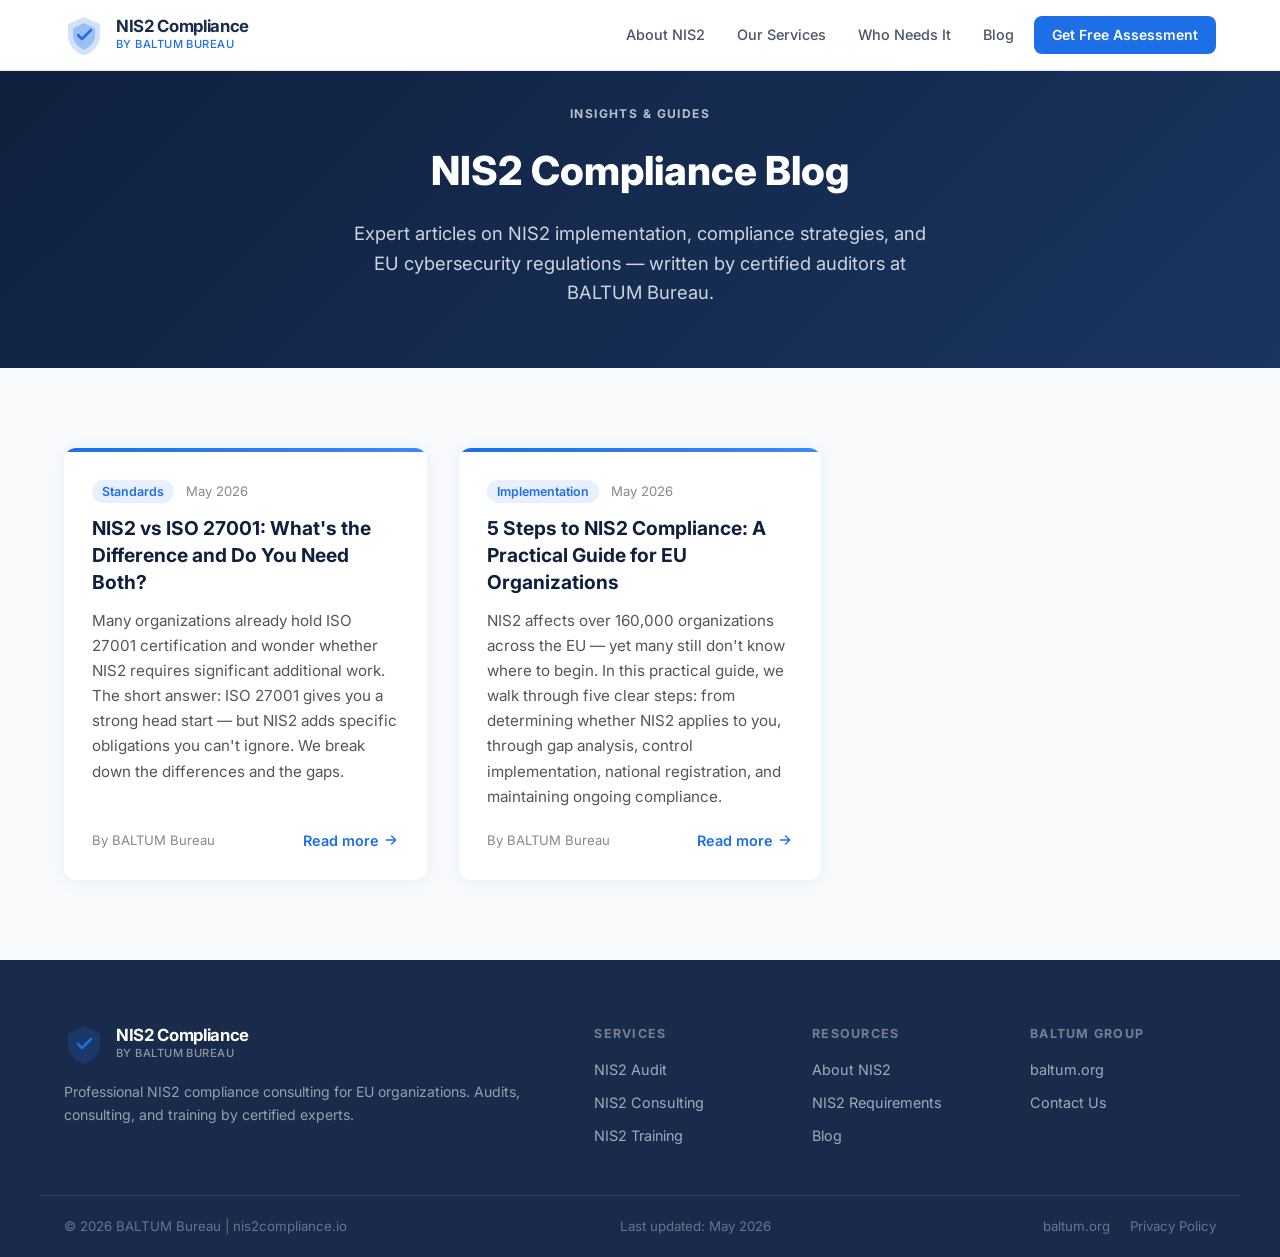
==== blog/index.html @ 0e88c891 "Add blog section: index, two articles, update homepage with blog cards" ====
<!DOCTYPE html>
<html lang="en">
<head>
  <meta charset="UTF-8" />
  <meta name="viewport" content="width=device-width, initial-scale=1.0" />
  <title>NIS2 Blog | BALTUM Bureau</title>
  <meta name="description" content="Insights, guides, and expert articles on NIS2 compliance for EU organizations. Written by BALTUM Bureau certified auditors." />
  <meta name="keywords" content="NIS2 blog, NIS2 compliance articles, NIS2 guide, EU cybersecurity, BALTUM Bureau" />
  <meta name="author" content="BALTUM Bureau" />
  <meta property="og:title" content="NIS2 Blog | BALTUM Bureau" />
  <meta property="og:description" content="Expert articles on NIS2 compliance, implementation, and cybersecurity for EU organizations." />
  <meta property="og:url" content="https://nis2compliance.io/blog/" />
  <meta property="og:type" content="website" />
  <link rel="canonical" href="https://nis2compliance.io/blog/" />
  <link rel="preconnect" href="https://fonts.googleapis.com" />
  <link rel="preconnect" href="https://fonts.gstatic.com" crossorigin />
  <link href="https://fonts.googleapis.com/css2?family=Inter:wght@300;400;500;600;700;800&display=swap" rel="stylesheet" />
  <link rel="stylesheet" href="../style.css" />
  <style>
    .blog-hero {
      background: linear-gradient(135deg, #0f1f3d 0%, #1a3560 100%);
      padding: 100px 0 60px;
      text-align: center;
      color: #fff;
    }
    .blog-hero .section-label { color: rgba(255,255,255,0.7); margin-bottom: 1rem; }
    .blog-hero h1 { font-size: 2.5rem; font-weight: 800; margin-bottom: 1rem; }
    .blog-hero p { font-size: 1.15rem; color: rgba(255,255,255,0.8); max-width: 600px; margin: 0 auto; }
    .blog-grid-section { padding: 80px 0; background: #f8fafc; }
    .blog-cards { display: grid; grid-template-columns: repeat(auto-fill, minmax(340px, 1fr)); gap: 2rem; }
    .blog-card {
      background: #fff;
      border-radius: 12px;
      box-shadow: 0 2px 16px rgba(29,111,232,0.08);
      overflow: hidden;
      transition: transform 0.2s ease, box-shadow 0.2s ease;
      display: flex;
      flex-direction: column;
    }
    .blog-card:hover { transform: translateY(-4px); box-shadow: 0 8px 32px rgba(29,111,232,0.15); }
    .blog-card-accent {
      height: 4px;
      background: linear-gradient(90deg, #1D6FE8 0%, #3b8af7 100%);
    }
    .blog-card-body { padding: 1.75rem; flex: 1; display: flex; flex-direction: column; }
    .blog-card-meta {
      display: flex; align-items: center; gap: 0.75rem;
      font-size: 0.82rem; color: #888; margin-bottom: 0.75rem;
    }
    .blog-card-meta .tag {
      background: #e8f0fe; color: #1D6FE8;
      padding: 2px 10px; border-radius: 20px;
      font-weight: 600; font-size: 0.78rem;
    }
    .blog-card h2 { font-size: 1.2rem; font-weight: 700; color: #0f1f3d; margin-bottom: 0.75rem; line-height: 1.4; }
    .blog-card p { font-size: 0.95rem; color: #555; line-height: 1.65; flex: 1; margin-bottom: 1.25rem; }
    .blog-card-footer { display: flex; align-items: center; justify-content: space-between; margin-top: auto; }
    .blog-card-author { font-size: 0.82rem; color: #888; }
    .read-more {
      color: #1D6FE8; font-weight: 600; font-size: 0.9rem;
      text-decoration: none; display: flex; align-items: center; gap: 4px;
      transition: gap 0.2s ease;
    }
    .read-more:hover { gap: 8px; }
    .read-more svg { transition: transform 0.2s; }
    .read-more:hover svg { transform: translateX(2px); }
  </style>
</head>
<body>

<!-- HEADER / NAV -->
<header class="header" id="top">
  <div class="container nav-container">
    <a href="../index.html" class="logo">
      <svg class="logo-icon" viewBox="0 0 40 40" fill="none" xmlns="http://www.w3.org/2000/svg">
        <path d="M20 3L5 10V20C5 28.8 11.6 37.1 20 39C28.4 37.1 35 28.8 35 20V10L20 3Z" fill="#1D6FE8" opacity="0.2" stroke="#1D6FE8" stroke-width="2"/>
        <path d="M20 8L9 13.5V20C9 26.6 13.9 32.7 20 34.5C26.1 32.7 31 26.6 31 20V13.5L20 8Z" fill="#1D6FE8" opacity="0.3"/>
        <path d="M14 20L18 24L27 15" stroke="#1D6FE8" stroke-width="2.5" stroke-linecap="round" stroke-linejoin="round"/>
      </svg>
      <div class="logo-text">
        <span class="logo-name">NIS2 Compliance</span>
        <span class="logo-tagline">by BALTUM Bureau</span>
      </div>
    </a>
    <button class="mobile-toggle" id="mobileToggle" aria-label="Toggle menu">
      <span></span><span></span><span></span>
    </button>
    <nav class="nav" id="navMenu">
      <a href="../index.html#about" class="nav-link">About NIS2</a>
      <a href="../index.html#services" class="nav-link">Our Services</a>
      <a href="../index.html#who-needs" class="nav-link">Who Needs It</a>
      <a href="/blog/" class="nav-link">Blog</a>
      <a href="../index.html#contact" class="btn btn-primary btn-sm">Get Free Assessment</a>
    </nav>
  </div>
</header>

<!-- BLOG HERO -->
<section class="blog-hero">
  <div class="container">
    <div class="section-label">Insights & Guides</div>
    <h1>NIS2 Compliance Blog</h1>
    <p>Expert articles on NIS2 implementation, compliance strategies, and EU cybersecurity regulations — written by certified auditors at BALTUM Bureau.</p>
  </div>
</section>

<!-- BLOG ARTICLES -->
<section class="blog-grid-section">
  <div class="container">
    <div class="blog-cards">

      <!-- Article 1 -->
      <div class="blog-card">
        <div class="blog-card-accent"></div>
        <div class="blog-card-body">
          <div class="blog-card-meta">
            <span class="tag">Standards</span>
            <span>May 2026</span>
          </div>
          <h2>NIS2 vs ISO 27001: What's the Difference and Do You Need Both?</h2>
          <p>Many organizations already hold ISO 27001 certification and wonder whether NIS2 requires significant additional work. The short answer: ISO 27001 gives you a strong head start — but NIS2 adds specific obligations you can't ignore. We break down the differences and the gaps.</p>
          <div class="blog-card-footer">
            <span class="blog-card-author">By BALTUM Bureau</span>
            <a href="nis2-vs-iso27001.html" class="read-more">
              Read more
              <svg width="16" height="16" viewBox="0 0 24 24" fill="none"><path d="M5 12H19M13 6L19 12L13 18" stroke="#1D6FE8" stroke-width="2" stroke-linecap="round" stroke-linejoin="round"/></svg>
            </a>
          </div>
        </div>
      </div>

      <!-- Article 2 -->
      <div class="blog-card">
        <div class="blog-card-accent"></div>
        <div class="blog-card-body">
          <div class="blog-card-meta">
            <span class="tag">Implementation</span>
            <span>May 2026</span>
          </div>
          <h2>5 Steps to NIS2 Compliance: A Practical Guide for EU Organizations</h2>
          <p>NIS2 affects over 160,000 organizations across the EU — yet many still don't know where to begin. In this practical guide, we walk through five clear steps: from determining whether NIS2 applies to you, through gap analysis, control implementation, national registration, and maintaining ongoing compliance.</p>
          <div class="blog-card-footer">
            <span class="blog-card-author">By BALTUM Bureau</span>
            <a href="nis2-implementation-steps.html" class="read-more">
              Read more
              <svg width="16" height="16" viewBox="0 0 24 24" fill="none"><path d="M5 12H19M13 6L19 12L13 18" stroke="#1D6FE8" stroke-width="2" stroke-linecap="round" stroke-linejoin="round"/></svg>
            </a>
          </div>
        </div>
      </div>

    </div>
  </div>
</section>

<!-- FOOTER -->
<footer class="footer">
  <div class="container footer-inner">
    <div class="footer-brand">
      <a href="../index.html" class="logo">
        <svg class="logo-icon" viewBox="0 0 40 40" fill="none"><path d="M20 3L5 10V20C5 28.8 11.6 37.1 20 39C28.4 37.1 35 28.8 35 20V10L20 3Z" fill="#1D6FE8" opacity="0.2" stroke="#1D6FE8" stroke-width="2"/><path d="M14 20L18 24L27 15" stroke="#1D6FE8" stroke-width="2.5" stroke-linecap="round" stroke-linejoin="round"/></svg>
        <div class="logo-text">
          <span class="logo-name">NIS2 Compliance</span>
          <span class="logo-tagline">by BALTUM Bureau</span>
        </div>
      </a>
      <p class="footer-desc">Professional NIS2 compliance consulting for EU organizations. Audits, consulting, and training by certified experts.</p>
    </div>
    <div class="footer-links">
      <div class="footer-col">
        <div class="footer-col-title">Services</div>
        <a href="../index.html#services">NIS2 Audit</a>
        <a href="../index.html#services">NIS2 Consulting</a>
        <a href="../index.html#services">NIS2 Training</a>
      </div>
      <div class="footer-col">
        <div class="footer-col-title">Resources</div>
        <a href="../index.html#about">About NIS2</a>
        <a href="../index.html#requirements">NIS2 Requirements</a>
        <a href="/blog/">Blog</a>
      </div>
      <div class="footer-col">
        <div class="footer-col-title">BALTUM Group</div>
        <a href="https://baltum.org" target="_blank" rel="noopener">baltum.org</a>
        <a href="../index.html#contact">Contact Us</a>
      </div>
    </div>
  </div>
  <div class="footer-bottom">
    <div class="container footer-bottom-inner">
      <span>© 2026 BALTUM Bureau | nis2compliance.io</span>
      <span class="footer-updated">Last updated: May 2026</span>
      <div class="footer-bottom-links">
        <a href="https://baltum.org" target="_blank" rel="noopener">baltum.org</a>
        <a href="../index.html#privacy">Privacy Policy</a>
      </div>
    </div>
  </div>
</footer>

<script>
  const toggle = document.getElementById('mobileToggle');
  const navMenu = document.getElementById('navMenu');
  toggle.addEventListener('click', () => {
    navMenu.classList.toggle('active');
    toggle.classList.toggle('active');
  });
  document.querySelectorAll('.nav-link, .nav .btn').forEach(link => {
    link.addEventListener('click', () => {
      navMenu.classList.remove('active');
      toggle.classList.remove('active');
    });
  });
  window.addEventListener('scroll', () => {
    const header = document.querySelector('.header');
    if (window.scrollY > 20) {
      header.classList.add('scrolled');
    } else {
      header.classList.remove('scrolled');
    }
  });
</script>

</body>
</html>
---- style.css ----
/* ===========================
   NIS2 Compliance - style.css
   BALTUM Bureau
   Light Professional Theme
   =========================== */

*, *::before, *::after {
  box-sizing: border-box;
  margin: 0;
  padding: 0;
}

:root {
  --white: #FFFFFF;
  --light-grey: #F5F7FA;
  --navy: #1a2a4a;
  --text: #1a2a4a;
  --text-muted: #4a5568;
  --text-dim: #718096;
  --blue: #1D6FE8;
  --blue-light: #3B82F6;
  --blue-dark: #1558C0;
  --blue-glow: rgba(29, 111, 232, 0.12);
  --blue-bg: #EBF5FF;
  --border: #e2e8f0;
  --border-focus: #1D6FE8;
  --orange: #fd7e14;
  --green: #28a745;
  --shadow-card: 0 2px 12px rgba(0,0,0,0.08);
  --shadow-hover: 0 8px 28px rgba(0,0,0,0.12);
  --font: 'Inter', -apple-system, BlinkMacSystemFont, sans-serif;
}

html {
  scroll-behavior: smooth;
  font-size: 16px;
}

body {
  font-family: var(--font);
  background-color: var(--white);
  color: var(--text);
  line-height: 1.6;
  -webkit-font-smoothing: antialiased;
}

/* ===== LAYOUT ===== */
.container {
  max-width: 1200px;
  margin: 0 auto;
  padding: 0 24px;
}

/* ===== TYPOGRAPHY ===== */
.text-blue { color: var(--blue); }

/* ===== BUTTONS ===== */
.btn {
  display: inline-flex;
  align-items: center;
  justify-content: center;
  gap: 8px;
  font-family: var(--font);
  font-weight: 600;
  border-radius: 8px;
  cursor: pointer;
  text-decoration: none;
  border: none;
  transition: all 0.2s ease;
  white-space: nowrap;
}

.btn-primary {
  background: var(--blue);
  color: #fff;
  padding: 12px 24px;
}
.btn-primary:hover {
  background: var(--blue-light);
  transform: translateY(-1px);
  box-shadow: 0 8px 24px rgba(29, 111, 232, 0.3);
}

/* Outline button — light contexts */
.btn-outline {
  background: transparent;
  color: var(--blue);
  border: 2px solid var(--blue);
  padding: 11px 24px;
}
.btn-outline:hover {
  background: var(--blue);
  color: #fff;
}

/* Outline button in dark contexts (hero) */
.hero .btn-outline {
  color: #fff;
  border-color: rgba(255,255,255,0.5);
  background: transparent;
}
.hero .btn-outline:hover {
  border-color: #fff;
  background: rgba(255,255,255,0.1);
  color: #fff;
}

.btn-sm { padding: 8px 18px; font-size: 0.875rem; }
.btn-lg { padding: 14px 32px; font-size: 1rem; }
.btn-full { width: 100%; }

/* ===== HEADER ===== */
.header {
  position: fixed;
  top: 0;
  left: 0;
  right: 0;
  z-index: 1000;
  background: #fff;
  border-bottom: 1px solid var(--border);
  transition: box-shadow 0.3s ease;
}
.header.scrolled {
  box-shadow: 0 4px 20px rgba(0,0,0,0.08);
}

.nav-container {
  display: flex;
  align-items: center;
  justify-content: space-between;
  height: 70px;
}

.logo {
  display: flex;
  align-items: center;
  gap: 12px;
  text-decoration: none;
}

.logo-icon {
  width: 40px;
  height: 40px;
  flex-shrink: 0;
}

.logo-text {
  display: flex;
  flex-direction: column;
}

.logo-name {
  font-size: 1.05rem;
  font-weight: 700;
  color: var(--navy);
  line-height: 1.2;
  letter-spacing: -0.02em;
}

.logo-tagline {
  font-size: 0.7rem;
  color: var(--blue);
  font-weight: 500;
  letter-spacing: 0.04em;
  text-transform: uppercase;
}

.nav {
  display: flex;
  align-items: center;
  gap: 8px;
}

.nav-link {
  color: var(--text-muted);
  text-decoration: none;
  font-size: 0.9rem;
  font-weight: 500;
  padding: 8px 12px;
  border-radius: 6px;
  transition: color 0.2s, background 0.2s;
}
.nav-link:hover {
  color: var(--blue);
  background: var(--blue-bg);
}

.mobile-toggle {
  display: none;
  flex-direction: column;
  gap: 5px;
  background: none;
  border: none;
  cursor: pointer;
  padding: 8px;
}
.mobile-toggle span {
  display: block;
  width: 24px;
  height: 2px;
  background: var(--navy);
  border-radius: 2px;
  transition: all 0.3s ease;
}
.mobile-toggle.active span:nth-child(1) { transform: translateY(7px) rotate(45deg); }
.mobile-toggle.active span:nth-child(2) { opacity: 0; }
.mobile-toggle.active span:nth-child(3) { transform: translateY(-7px) rotate(-45deg); }

/* ===== HERO ===== */
.hero {
  position: relative;
  padding: 140px 0 0;
  overflow: hidden;
  background: linear-gradient(135deg, #1a2a4a 0%, #1D6FE8 100%);
}

.hero-bg {
  position: absolute;
  inset: 0;
  background:
    radial-gradient(ellipse 60% 50% at 80% 20%, rgba(255,255,255,0.05) 0%, transparent 60%),
    radial-gradient(ellipse 40% 40% at 20% 80%, rgba(255,255,255,0.03) 0%, transparent 60%);
  pointer-events: none;
}

.hero-content {
  max-width: 720px;
  margin: 0 auto;
  text-align: center;
  padding-bottom: 64px;
}

.hero-badge {
  display: inline-flex;
  align-items: center;
  gap: 8px;
  background: rgba(255,255,255,0.12);
  border: 1px solid rgba(255,255,255,0.25);
  border-radius: 100px;
  padding: 6px 16px;
  font-size: 0.8rem;
  font-weight: 600;
  color: rgba(255,255,255,0.9);
  letter-spacing: 0.04em;
  text-transform: uppercase;
  margin-bottom: 28px;
}

.hero-title {
  font-size: clamp(2.2rem, 5vw, 3.6rem);
  font-weight: 800;
  line-height: 1.15;
  letter-spacing: -0.03em;
  color: #fff;
  margin-bottom: 20px;
}

.hero-title .text-blue {
  color: rgba(255,255,255,0.85);
  text-decoration: underline;
  text-decoration-color: rgba(255,255,255,0.4);
  text-underline-offset: 6px;
}

.hero-subtitle {
  font-size: 1.15rem;
  color: rgba(255,255,255,0.75);
  max-width: 580px;
  margin: 0 auto 36px;
  line-height: 1.7;
}

.hero-actions {
  display: flex;
  gap: 12px;
  justify-content: center;
  flex-wrap: wrap;
  margin-bottom: 0;
}

/* Stats bar — white band below hero */
.stats-bar {
  display: flex;
  align-items: center;
  justify-content: center;
  gap: 0;
  background: #fff;
  border-top: none;
  border-radius: 0;
  padding: 32px 40px;
  flex-wrap: wrap;
  box-shadow: 0 4px 20px rgba(0,0,0,0.08);
}

.stat-item {
  text-align: center;
  flex: 1;
  min-width: 120px;
  padding: 8px 16px;
}

.stat-value {
  font-size: 2rem;
  font-weight: 800;
  color: var(--blue);
  letter-spacing: -0.03em;
  line-height: 1;
}

.stat-label {
  font-size: 0.8rem;
  color: var(--text-muted);
  font-weight: 500;
  margin-top: 4px;
  text-transform: uppercase;
  letter-spacing: 0.05em;
}

.stat-divider {
  width: 1px;
  height: 40px;
  background: var(--border);
  flex-shrink: 0;
}

/* ===== SECTIONS ===== */
.section {
  padding: 96px 0;
}

/* Alternating backgrounds */
.section:nth-of-type(odd) {
  background: var(--white);
}
.section:nth-of-type(even) {
  background: var(--light-grey);
}

/* Explicit overrides where needed */
.section-white { background: var(--white) !important; }
.section-grey  { background: var(--light-grey) !important; }

/* Services section */
#services { background: var(--light-grey); }
/* Requirements */
#requirements { background: var(--light-grey); }
/* Who needs it */
#who-needs { background: var(--white); }
/* Why BALTUM */
#why-baltum { background: var(--light-grey); }
/* Standards overlap */
#standards-overlap { background: var(--white); }
/* Contact */
#contact { background: var(--white); }

.section-label {
  display: inline-block;
  font-size: 0.75rem;
  font-weight: 700;
  letter-spacing: 0.12em;
  text-transform: uppercase;
  color: var(--blue);
  margin-bottom: 12px;
}

.section-title {
  font-size: clamp(1.8rem, 3.5vw, 2.6rem);
  font-weight: 700;
  letter-spacing: -0.02em;
  color: var(--navy);
  margin-bottom: 12px;
  line-height: 1.2;
  display: inline-block;
  padding-bottom: 14px;
  border-bottom: 3px solid var(--blue);
}

.section-subtitle {
  font-size: 1.05rem;
  color: var(--text-muted);
  max-width: 640px;
  line-height: 1.7;
  margin-bottom: 48px;
  margin-top: 16px;
}

/* ===== ABOUT / 2 COL CARDS ===== */
.cards-2col {
  display: grid;
  grid-template-columns: repeat(2, 1fr);
  gap: 24px;
}

.card {
  background: var(--white);
  border: 1px solid var(--border);
  border-radius: 14px;
  padding: 36px;
  box-shadow: var(--shadow-card);
  transition: transform 0.3s ease, box-shadow 0.3s ease, opacity 0.4s ease;
  opacity: 0;
  transform: translateY(20px);
}
.card.visible {
  opacity: 1;
  transform: translateY(0);
}
.card:hover {
  transform: translateY(-4px);
  box-shadow: var(--shadow-hover);
}

.card-icon-wrap {
  width: 56px;
  height: 56px;
  border-radius: 14px;
  display: flex;
  align-items: center;
  justify-content: center;
  margin-bottom: 20px;
}
.card-icon-wrap.blue { background: var(--blue-bg); }
.card-icon-wrap.orange { background: rgba(245, 158, 11, 0.1); }

.card-title {
  font-size: 1.2rem;
  font-weight: 700;
  color: var(--navy);
  margin-bottom: 12px;
}

.card-desc {
  color: var(--text-muted);
  font-size: 0.95rem;
  line-height: 1.6;
  margin-bottom: 20px;
}

.fine-badge {
  display: inline-block;
  padding: 8px 16px;
  border-radius: 8px;
  font-size: 0.85rem;
  font-weight: 500;
}
.fine-high {
  background: var(--blue-bg);
  border: 1px solid rgba(29, 111, 232, 0.2);
  color: var(--blue);
}
.fine-medium {
  background: rgba(253, 126, 20, 0.1);
  border: 1px solid rgba(253, 126, 20, 0.25);
  color: var(--orange);
}

/* ===== SERVICES ===== */
.cards-3col {
  display: grid;
  grid-template-columns: repeat(3, 1fr);
  gap: 24px;
}

.service-card {
  position: relative;
  background: var(--white);
  border: 1px solid var(--border);
  border-top: 3px solid var(--blue);
  border-radius: 14px;
  padding: 36px;
  display: flex;
  flex-direction: column;
  gap: 0;
  box-shadow: var(--shadow-card);
  transition: transform 0.3s ease, box-shadow 0.3s ease, opacity 0.4s ease;
  opacity: 0;
  transform: translateY(20px);
}
.service-card.visible {
  opacity: 1;
  transform: translateY(0);
}
.service-card:hover {
  transform: translateY(-4px);
  box-shadow: var(--shadow-hover);
}

.service-card-featured {
  border-top: 3px solid var(--blue);
  border-color: var(--blue);
  box-shadow: 0 4px 24px rgba(29, 111, 232, 0.15);
}

.featured-badge {
  position: absolute;
  top: -12px;
  left: 50%;
  transform: translateX(-50%);
  background: var(--blue);
  color: #fff;
  font-size: 0.75rem;
  font-weight: 700;
  padding: 4px 16px;
  border-radius: 100px;
  letter-spacing: 0.06em;
  text-transform: uppercase;
  white-space: nowrap;
}

.service-icon {
  width: 60px;
  height: 60px;
  background: var(--blue-bg);
  border-radius: 14px;
  display: flex;
  align-items: center;
  justify-content: center;
  margin-bottom: 8px;
}

.service-number {
  font-size: 0.75rem;
  font-weight: 700;
  color: var(--blue);
  letter-spacing: 0.1em;
  margin-bottom: 8px;
}

.service-title {
  font-size: 1.3rem;
  font-weight: 700;
  color: var(--navy);
  margin-bottom: 20px;
}

.service-list {
  list-style: none;
  flex: 1;
  margin-bottom: 24px;
}
.service-list li {
  font-size: 0.9rem;
  color: var(--text-muted);
  padding: 6px 0;
  padding-left: 20px;
  position: relative;
  line-height: 1.5;
}
.service-list li::before {
  content: '';
  position: absolute;
  left: 0;
  top: 13px;
  width: 8px;
  height: 2px;
  background: var(--blue);
  border-radius: 1px;
}

/* Service CTA — outline style */
.service-card .btn-primary {
  background: transparent;
  color: var(--blue);
  border: 2px solid var(--blue);
}
.service-card .btn-primary:hover {
  background: var(--blue);
  color: #fff;
  box-shadow: 0 6px 18px rgba(29, 111, 232, 0.25);
}

/* ===== REQUIREMENTS ===== */
.requirements-grid {
  display: grid;
  grid-template-columns: repeat(2, 1fr);
  gap: 16px;
}

.req-item {
  display: flex;
  align-items: flex-start;
  gap: 16px;
  background: var(--white);
  border: 1px solid var(--border);
  border-radius: 12px;
  padding: 20px;
  box-shadow: var(--shadow-card);
  transition: border-color 0.2s, transform 0.3s ease, opacity 0.4s ease;
  opacity: 0;
  transform: translateY(16px);
}
.req-item.visible {
  opacity: 1;
  transform: translateY(0);
}
.req-item:hover {
  border-color: var(--blue);
  transform: translateY(-2px);
}

.req-icon {
  width: 40px;
  height: 40px;
  background: var(--blue-bg);
  border-radius: 10px;
  display: flex;
  align-items: center;
  justify-content: center;
  flex-shrink: 0;
}

.req-title {
  font-size: 0.95rem;
  font-weight: 600;
  color: var(--navy);
  margin-bottom: 4px;
}

.req-desc {
  font-size: 0.82rem;
  color: var(--text-muted);
  line-height: 1.5;
}

/* ===== SECTORS ===== */
.sectors-grid {
  display: grid;
  grid-template-columns: repeat(auto-fill, minmax(130px, 1fr));
  gap: 12px;
  margin-bottom: 36px;
}

.sector-item {
  background: var(--blue-bg);
  border: 1px solid rgba(29, 111, 232, 0.15);
  border-radius: 10px;
  padding: 16px 10px;
  text-align: center;
  transition: border-color 0.2s, transform 0.2s, opacity 0.4s ease;
  opacity: 0;
  transform: translateY(16px);
  cursor: default;
}
.sector-item.visible {
  opacity: 1;
  transform: translateY(0);
}
.sector-item:hover {
  border-color: var(--blue);
  transform: translateY(-3px);
  box-shadow: 0 4px 12px rgba(29, 111, 232, 0.12);
}

.sector-icon {
  font-size: 1.8rem;
  margin-bottom: 8px;
}

.sector-name {
  font-size: 0.78rem;
  font-weight: 600;
  color: var(--blue);
  line-height: 1.3;
}

.threshold-box {
  display: flex;
  align-items: center;
  gap: 20px;
  background: var(--blue-bg);
  border: 1px solid rgba(29, 111, 232, 0.2);
  border-radius: 14px;
  padding: 24px 32px;
}

.threshold-text {
  font-size: 0.95rem;
  color: var(--text-muted);
  line-height: 1.6;
}
.threshold-text strong { color: var(--navy); }

/* ===== WHY BALTUM ===== */
.why-grid {
  display: grid;
  grid-template-columns: repeat(2, 1fr);
  gap: 24px;
  margin-bottom: 40px;
}

.why-item {
  background: var(--white);
  border: 1px solid var(--border);
  border-radius: 14px;
  padding: 32px;
  display: flex;
  flex-direction: column;
  gap: 12px;
  box-shadow: var(--shadow-card);
  opacity: 0;
  transform: translateY(20px);
  transition: opacity 0.4s ease, transform 0.4s ease, box-shadow 0.3s ease;
}
.why-item.visible {
  opacity: 1;
  transform: translateY(0);
}
.why-item:hover {
  box-shadow: var(--shadow-hover);
  transform: translateY(-3px);
}

.why-icon {
  width: 60px;
  height: 60px;
  background: var(--blue-bg);
  border-radius: 14px;
  display: flex;
  align-items: center;
  justify-content: center;
  margin-bottom: 4px;
}

.why-item h3 {
  font-size: 1.05rem;
  font-weight: 700;
  color: var(--navy);
}

.why-item p {
  font-size: 0.9rem;
  color: var(--text-muted);
  line-height: 1.65;
}

.baltum-link-box {
  display: flex;
  align-items: center;
  justify-content: space-between;
  background: var(--blue-bg);
  border: 1px solid rgba(29, 111, 232, 0.2);
  border-radius: 14px;
  padding: 24px 32px;
  gap: 24px;
  flex-wrap: wrap;
}
.baltum-link-box span {
  color: var(--text-muted);
  font-size: 0.95rem;
}

/* ===== STANDARDS OVERLAP ===== */
.overlap-grid {
  display: grid;
  grid-template-columns: repeat(auto-fit, minmax(280px, 1fr));
  gap: 1.5rem;
  margin-top: 2rem;
}
.overlap-card {
  background: var(--white);
  border: 1px solid var(--border);
  border-radius: 12px;
  padding: 1.5rem;
  box-shadow: var(--shadow-card);
}
.overlap-header {
  display: flex;
  align-items: baseline;
  justify-content: space-between;
  margin-bottom: 0.75rem;
  flex-wrap: wrap;
  gap: 0.4rem;
}
.overlap-standard {
  font-size: 1.15rem;
  font-weight: 700;
  color: var(--navy);
}
.overlap-pct {
  font-size: 0.85rem;
  font-weight: 600;
  color: var(--blue);
}
.overlap-pct small {
  font-weight: 400;
  color: var(--text-dim);
}
.overlap-bar-wrap {
  background: var(--border);
  border-radius: 99px;
  height: 8px;
  margin-bottom: 1rem;
  overflow: hidden;
}
.overlap-bar {
  background: linear-gradient(90deg, #1D6FE8, #3b9eff);
  height: 100%;
  border-radius: 99px;
  transition: width 0.4s ease;
}
.overlap-badges {
  display: flex;
  flex-direction: column;
  gap: 0.75rem;
}
.badge-group {
  display: flex;
  flex-wrap: wrap;
  gap: 0.35rem;
  align-items: flex-start;
}
.badge {
  display: inline-block;
  padding: 0.2rem 0.55rem;
  border-radius: 99px;
  font-size: 0.72rem;
  font-weight: 700;
  text-transform: uppercase;
  letter-spacing: 0.03em;
  white-space: nowrap;
}
.badge-covered {
  background: #28a745;
  color: #fff;
}
.badge-gap {
  background: #fd7e14;
  color: #fff;
}
.badge-item {
  display: inline-block;
  padding: 0.2rem 0.55rem;
  border-radius: 99px;
  font-size: 0.72rem;
  background: #f1f5f9;
  color: var(--navy);
  border: 1px solid var(--border);
}
.overlap-cta {
  text-align: center;
  margin-top: 2.5rem;
  padding: 2rem;
  background: var(--light-grey);
  border: 1px solid var(--border);
  border-radius: 16px;
}
.overlap-cta p {
  font-size: 1.1rem;
  font-weight: 600;
  color: var(--navy);
  margin-bottom: 1rem;
}
@media (max-width: 640px) {
  .overlap-grid { grid-template-columns: 1fr; }
}

/* ===== CONTACT ===== */
.section-contact {
  background: var(--white);
}

.contact-grid {
  display: grid;
  grid-template-columns: 1fr 1.2fr;
  gap: 64px;
  align-items: center;
}

.contact-info .section-title {
  margin-bottom: 20px;
}

.contact-info > p {
  color: var(--text-muted);
  font-size: 0.95rem;
  line-height: 1.7;
  margin-bottom: 32px;
}

.contact-details {
  display: flex;
  flex-direction: column;
  gap: 12px;
}

.contact-detail-item {
  display: flex;
  align-items: center;
  gap: 12px;
}
.contact-detail-item a {
  color: var(--text-muted);
  text-decoration: none;
  font-size: 0.95rem;
  transition: color 0.2s;
}
.contact-detail-item a:hover { color: var(--blue); }

/* Contact form */
.contact-form-wrap {
  background: var(--white);
  border: 1px solid var(--border);
  border-radius: 16px;
  padding: 40px;
  box-shadow: var(--shadow-card);
}

.contact-form {
  display: flex;
  flex-direction: column;
  gap: 20px;
}

.form-group {
  display: flex;
  flex-direction: column;
  gap: 6px;
}

.form-group label {
  font-size: 0.85rem;
  font-weight: 600;
  color: var(--navy);
  letter-spacing: 0.02em;
}

.form-group input,
.form-group textarea {
  background: var(--white);
  border: 1px solid var(--border);
  border-radius: 8px;
  padding: 12px 16px;
  color: var(--text);
  font-family: var(--font);
  font-size: 0.95rem;
  transition: border-color 0.2s, box-shadow 0.2s;
  outline: none;
  resize: vertical;
}

.form-group input:focus,
.form-group textarea:focus {
  border-color: var(--blue);
  box-shadow: 0 0 0 3px rgba(29, 111, 232, 0.1);
}

.form-group input::placeholder,
.form-group textarea::placeholder {
  color: #a0aec0;
}

.form-note {
  font-size: 0.78rem;
  color: var(--text-dim);
  text-align: center;
}

/* ===== FOOTER ===== */
.footer {
  background: var(--navy);
  border-top: none;
  padding-top: 64px;
}

.footer-inner {
  display: grid;
  grid-template-columns: 1.5fr 2fr;
  gap: 64px;
  padding-bottom: 48px;
  border-bottom: 1px solid rgba(255,255,255,0.08);
}

.footer-brand .logo {
  margin-bottom: 16px;
}

/* Footer logo text in white */
.footer .logo-name { color: #fff; }
.footer .logo-tagline { color: rgba(255,255,255,0.5); }

.footer-desc {
  font-size: 0.88rem;
  color: rgba(255,255,255,0.55);
  line-height: 1.65;
  margin-top: 12px;
}

.footer-links {
  display: grid;
  grid-template-columns: repeat(3, 1fr);
  gap: 32px;
}

.footer-col {
  display: flex;
  flex-direction: column;
  gap: 10px;
}

.footer-col-title {
  font-size: 0.78rem;
  font-weight: 700;
  letter-spacing: 0.1em;
  text-transform: uppercase;
  color: rgba(255,255,255,0.4);
  margin-bottom: 4px;
}

.footer-col a {
  color: rgba(255,255,255,0.6);
  text-decoration: none;
  font-size: 0.9rem;
  transition: color 0.2s;
}
.footer-col a:hover { color: #fff; }

.footer-bottom {
  padding: 20px 0;
}

.footer-bottom-inner {
  display: flex;
  align-items: center;
  justify-content: space-between;
  gap: 16px;
  flex-wrap: wrap;
}

.footer-bottom span {
  font-size: 0.83rem;
  color: rgba(255,255,255,0.35);
}

.footer-updated {
  font-size: 0.83rem;
  color: rgba(255,255,255,0.35);
}

.footer-bottom-links {
  display: flex;
  gap: 20px;
}
.footer-bottom-links a {
  font-size: 0.83rem;
  color: rgba(255,255,255,0.35);
  text-decoration: none;
  transition: color 0.2s;
}
.footer-bottom-links a:hover { color: rgba(255,255,255,0.8); }

/* ===== RESPONSIVE ===== */
@media (max-width: 1024px) {
  .cards-3col {
    grid-template-columns: repeat(2, 1fr);
  }
  .service-card:last-child {
    grid-column: span 2;
    max-width: 500px;
    margin: 0 auto;
    width: 100%;
  }
  .contact-grid {
    grid-template-columns: 1fr;
    gap: 48px;
  }
}

@media (max-width: 768px) {
  .mobile-toggle { display: flex; }

  .nav {
    display: none;
    position: absolute;
    top: 70px;
    left: 0;
    right: 0;
    background: #fff;
    border-bottom: 1px solid var(--border);
    flex-direction: column;
    padding: 16px 24px;
    gap: 4px;
    align-items: stretch;
  }
  .nav.active { display: flex; }
  .nav .btn { margin-top: 8px; text-align: center; }

  .hero { padding: 100px 0 0; }
  .stats-bar { gap: 12px; padding: 20px; }
  .stat-divider { display: none; }
  .stat-item { min-width: 80px; }
  .stat-value { font-size: 1.5rem; }

  .section { padding: 64px 0; }

  .cards-2col,
  .cards-3col,
  .requirements-grid,
  .why-grid {
    grid-template-columns: 1fr;
  }

  .service-card:last-child {
    grid-column: span 1;
    max-width: 100%;
  }

  .sectors-grid {
    grid-template-columns: repeat(3, 1fr);
  }

  .footer-inner {
    grid-template-columns: 1fr;
    gap: 40px;
  }

  .footer-links {
    grid-template-columns: repeat(2, 1fr);
  }

  .baltum-link-box {
    flex-direction: column;
    text-align: center;
  }

  .threshold-box {
    flex-direction: column;
    text-align: center;
    padding: 20px;
  }

  .contact-form-wrap {
    padding: 28px 20px;
  }
}

@media (max-width: 480px) {
  .sectors-grid {
    grid-template-columns: repeat(2, 1fr);
  }
  .footer-links {
    grid-template-columns: 1fr;
  }
  .footer-bottom-inner {
    flex-direction: column;
    text-align: center;
  }
  .hero-title { font-size: 2rem; }
  .hero-actions { flex-direction: column; align-items: center; }
  .hero-actions .btn { width: 100%; max-width: 280px; }
}
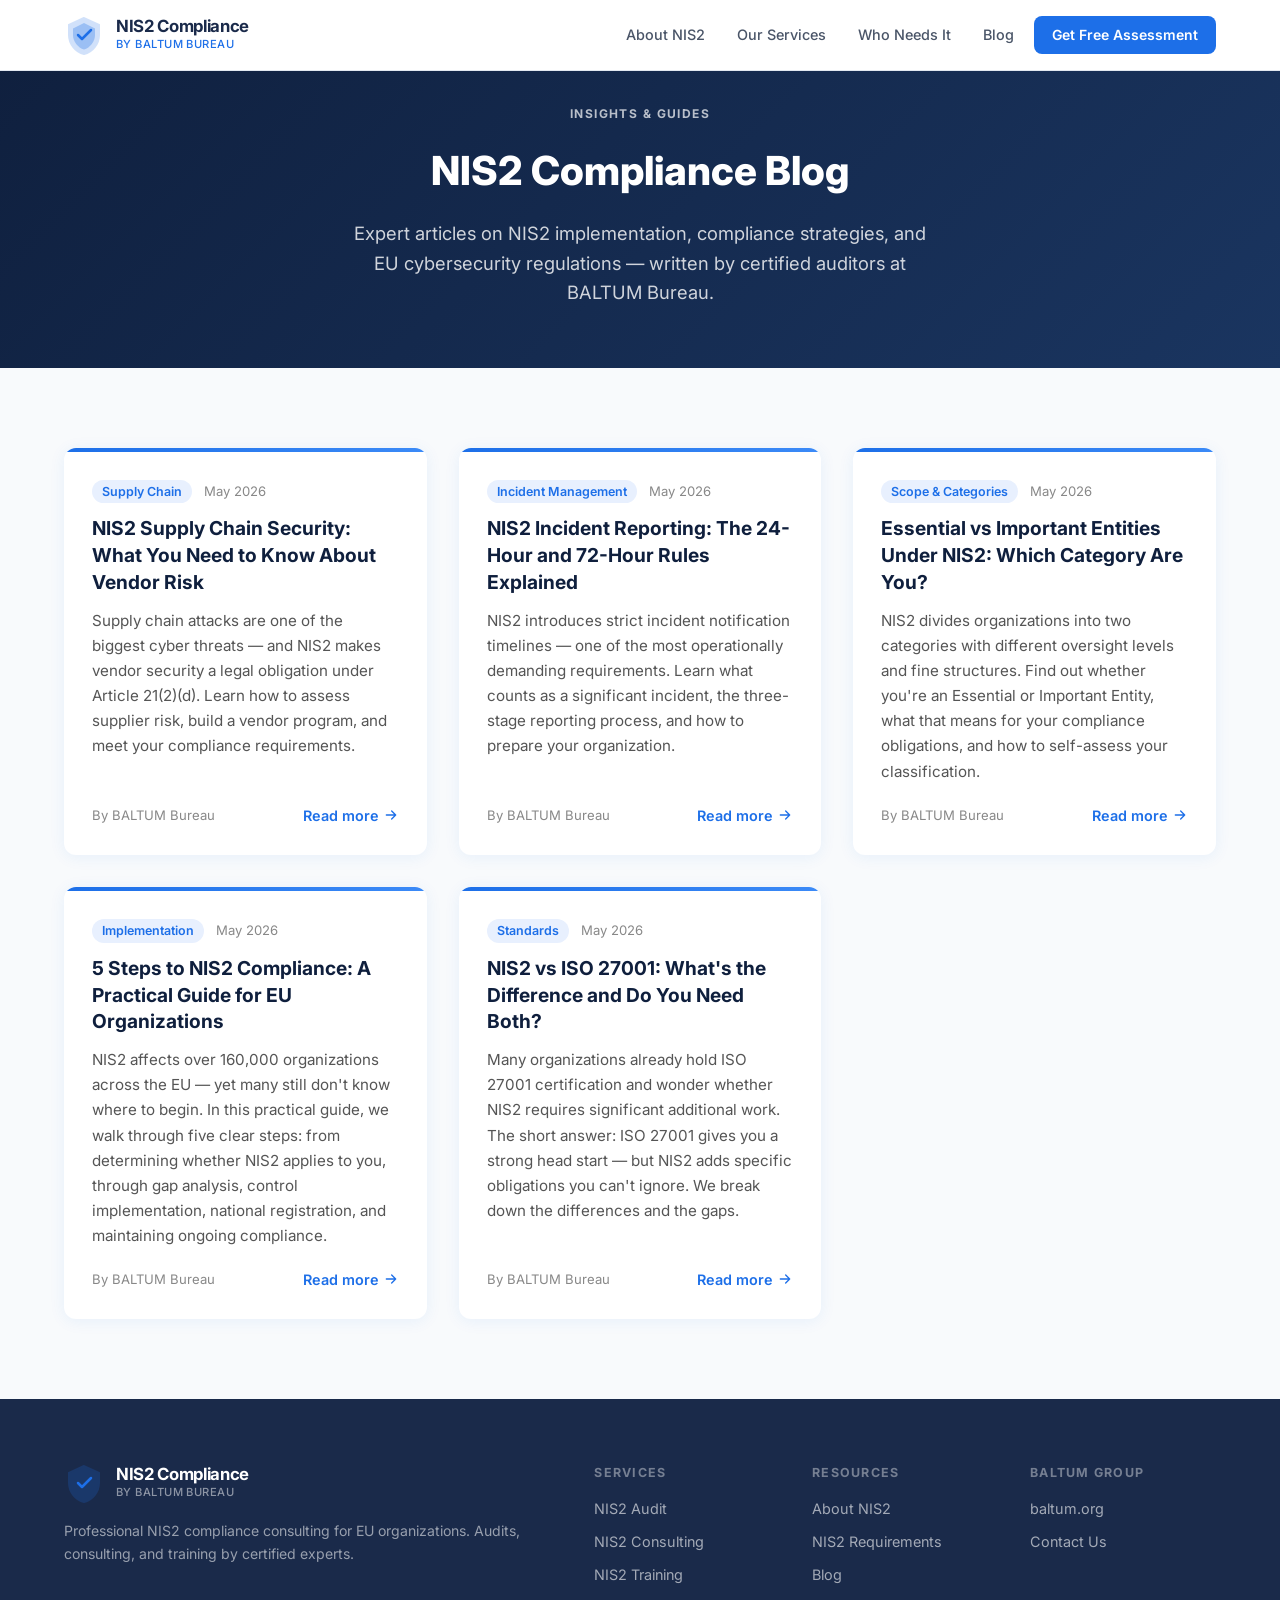
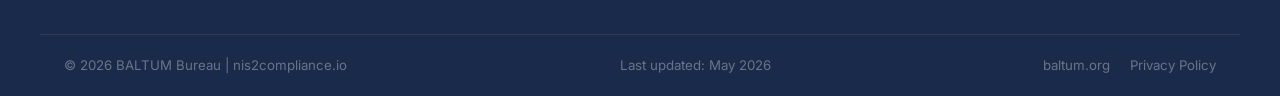
==== commit 0e0cde66: "Add 3 new blog articles: Essential vs Important Entities, Incident Reporting, Supply Chain Security." ====
--- a/blog/index.html
+++ b/blog/index.html
@@ -109,6 +109,86 @@
   <div class="container">
     <div class="blog-cards">
 
+      <!-- Article 5: Supply Chain Security -->
+      <div class="blog-card">
+        <div class="blog-card-accent"></div>
+        <div class="blog-card-body">
+          <div class="blog-card-meta">
+            <span class="tag">Supply Chain</span>
+            <span>May 2026</span>
+          </div>
+          <h2>NIS2 Supply Chain Security: What You Need to Know About Vendor Risk</h2>
+          <p>Supply chain attacks are one of the biggest cyber threats — and NIS2 makes vendor security a legal obligation under Article 21(2)(d). Learn how to assess supplier risk, build a vendor program, and meet your compliance requirements.</p>
+          <div class="blog-card-footer">
+            <span class="blog-card-author">By BALTUM Bureau</span>
+            <a href="nis2-supply-chain-security.html" class="read-more">
+              Read more
+              <svg width="16" height="16" viewBox="0 0 24 24" fill="none"><path d="M5 12H19M13 6L19 12L13 18" stroke="#1D6FE8" stroke-width="2" stroke-linecap="round" stroke-linejoin="round"/></svg>
+            </a>
+          </div>
+        </div>
+      </div>
+
+      <!-- Article 4: Incident Reporting -->
+      <div class="blog-card">
+        <div class="blog-card-accent"></div>
+        <div class="blog-card-body">
+          <div class="blog-card-meta">
+            <span class="tag">Incident Management</span>
+            <span>May 2026</span>
+          </div>
+          <h2>NIS2 Incident Reporting: The 24-Hour and 72-Hour Rules Explained</h2>
+          <p>NIS2 introduces strict incident notification timelines — one of the most operationally demanding requirements. Learn what counts as a significant incident, the three-stage reporting process, and how to prepare your organization.</p>
+          <div class="blog-card-footer">
+            <span class="blog-card-author">By BALTUM Bureau</span>
+            <a href="nis2-incident-reporting.html" class="read-more">
+              Read more
+              <svg width="16" height="16" viewBox="0 0 24 24" fill="none"><path d="M5 12H19M13 6L19 12L13 18" stroke="#1D6FE8" stroke-width="2" stroke-linecap="round" stroke-linejoin="round"/></svg>
+            </a>
+          </div>
+        </div>
+      </div>
+
+      <!-- Article 3: Essential vs Important -->
+      <div class="blog-card">
+        <div class="blog-card-accent"></div>
+        <div class="blog-card-body">
+          <div class="blog-card-meta">
+            <span class="tag">Scope &amp; Categories</span>
+            <span>May 2026</span>
+          </div>
+          <h2>Essential vs Important Entities Under NIS2: Which Category Are You?</h2>
+          <p>NIS2 divides organizations into two categories with different oversight levels and fine structures. Find out whether you're an Essential or Important Entity, what that means for your compliance obligations, and how to self-assess your classification.</p>
+          <div class="blog-card-footer">
+            <span class="blog-card-author">By BALTUM Bureau</span>
+            <a href="nis2-essential-vs-important.html" class="read-more">
+              Read more
+              <svg width="16" height="16" viewBox="0 0 24 24" fill="none"><path d="M5 12H19M13 6L19 12L13 18" stroke="#1D6FE8" stroke-width="2" stroke-linecap="round" stroke-linejoin="round"/></svg>
+            </a>
+          </div>
+        </div>
+      </div>
+
+      <!-- Article 2 -->
+      <div class="blog-card">
+        <div class="blog-card-accent"></div>
+        <div class="blog-card-body">
+          <div class="blog-card-meta">
+            <span class="tag">Implementation</span>
+            <span>May 2026</span>
+          </div>
+          <h2>5 Steps to NIS2 Compliance: A Practical Guide for EU Organizations</h2>
+          <p>NIS2 affects over 160,000 organizations across the EU — yet many still don't know where to begin. In this practical guide, we walk through five clear steps: from determining whether NIS2 applies to you, through gap analysis, control implementation, national registration, and maintaining ongoing compliance.</p>
+          <div class="blog-card-footer">
+            <span class="blog-card-author">By BALTUM Bureau</span>
+            <a href="nis2-implementation-steps.html" class="read-more">
+              Read more
+              <svg width="16" height="16" viewBox="0 0 24 24" fill="none"><path d="M5 12H19M13 6L19 12L13 18" stroke="#1D6FE8" stroke-width="2" stroke-linecap="round" stroke-linejoin="round"/></svg>
+            </a>
+          </div>
+        </div>
+      </div>
+
       <!-- Article 1 -->
       <div class="blog-card">
         <div class="blog-card-accent"></div>
@@ -122,26 +202,6 @@
           <div class="blog-card-footer">
             <span class="blog-card-author">By BALTUM Bureau</span>
             <a href="nis2-vs-iso27001.html" class="read-more">
-              Read more
-              <svg width="16" height="16" viewBox="0 0 24 24" fill="none"><path d="M5 12H19M13 6L19 12L13 18" stroke="#1D6FE8" stroke-width="2" stroke-linecap="round" stroke-linejoin="round"/></svg>
-            </a>
-          </div>
-        </div>
-      </div>
-
-      <!-- Article 2 -->
-      <div class="blog-card">
-        <div class="blog-card-accent"></div>
-        <div class="blog-card-body">
-          <div class="blog-card-meta">
-            <span class="tag">Implementation</span>
-            <span>May 2026</span>
-          </div>
-          <h2>5 Steps to NIS2 Compliance: A Practical Guide for EU Organizations</h2>
-          <p>NIS2 affects over 160,000 organizations across the EU — yet many still don't know where to begin. In this practical guide, we walk through five clear steps: from determining whether NIS2 applies to you, through gap analysis, control implementation, national registration, and maintaining ongoing compliance.</p>
-          <div class="blog-card-footer">
-            <span class="blog-card-author">By BALTUM Bureau</span>
-            <a href="nis2-implementation-steps.html" class="read-more">
               Read more
               <svg width="16" height="16" viewBox="0 0 24 24" fill="none"><path d="M5 12H19M13 6L19 12L13 18" stroke="#1D6FE8" stroke-width="2" stroke-linecap="round" stroke-linejoin="round"/></svg>
             </a>
@@ -177,7 +237,7 @@
         <div class="footer-col-title">Resources</div>
         <a href="../index.html#about">About NIS2</a>
         <a href="../index.html#requirements">NIS2 Requirements</a>
-        <a href="/blog/">Blog</a>
+        <a href="index.html">Blog</a>
       </div>
       <div class="footer-col">
         <div class="footer-col-title">BALTUM Group</div>
--- a/style.css
+++ b/style.css
@@ -681,11 +681,24 @@
 .threshold-text strong { color: var(--navy); }
 
 /* ===== WHY BALTUM ===== */
+.why-intro {
+  font-size: 1rem;
+  color: var(--text-muted);
+  line-height: 1.75;
+  max-width: 800px;
+  margin: 0 auto 40px;
+  text-align: center;
+}
+
 .why-grid {
   display: grid;
   grid-template-columns: repeat(2, 1fr);
   gap: 24px;
   margin-bottom: 40px;
+}
+
+.why-grid-6 {
+  grid-template-columns: repeat(3, 1fr);
 }
 
 .why-item {
@@ -710,6 +723,33 @@
   transform: translateY(-3px);
 }
 
+.why-card {
+  background: var(--white);
+  border: 1px solid var(--border);
+  border-top: 3px solid var(--blue);
+  border-radius: 14px;
+  padding: 28px;
+  display: flex;
+  flex-direction: column;
+  gap: 12px;
+  box-shadow: var(--shadow-card);
+  transition: box-shadow 0.3s ease, transform 0.3s ease;
+}
+.why-card:hover {
+  box-shadow: var(--shadow-hover);
+  transform: translateY(-3px);
+}
+.why-card h3 {
+  font-size: 1.05rem;
+  font-weight: 700;
+  color: var(--navy);
+}
+.why-card p {
+  font-size: 0.9rem;
+  color: var(--text-muted);
+  line-height: 1.65;
+}
+
 .why-icon {
   width: 60px;
   height: 60px;
@@ -733,10 +773,39 @@
   line-height: 1.65;
 }
 
+/* Stats bar */
+.why-stats-bar {
+  display: flex;
+  justify-content: space-around;
+  background: #1a2a4a;
+  border-radius: 14px;
+  padding: 32px 24px;
+  margin-bottom: 32px;
+  gap: 16px;
+  flex-wrap: wrap;
+}
+.why-stat {
+  display: flex;
+  flex-direction: column;
+  align-items: center;
+  gap: 6px;
+}
+.why-stat-number {
+  font-size: 2rem;
+  font-weight: 800;
+  color: #4d9fff;
+  line-height: 1;
+}
+.why-stat-label {
+  font-size: 0.85rem;
+  color: #c5cfe8;
+  text-align: center;
+}
+
 .baltum-link-box {
   display: flex;
   align-items: center;
-  justify-content: space-between;
+  justify-content: center;
   background: var(--blue-bg);
   border: 1px solid rgba(29, 111, 232, 0.2);
   border-radius: 14px;
@@ -1095,8 +1164,15 @@
   .cards-2col,
   .cards-3col,
   .requirements-grid,
-  .why-grid {
+  .why-grid,
+  .why-grid-6 {
     grid-template-columns: 1fr;
+  }
+
+  .why-stats-bar {
+    flex-direction: column;
+    align-items: center;
+    gap: 24px;
   }
 
   .service-card:last-child {
